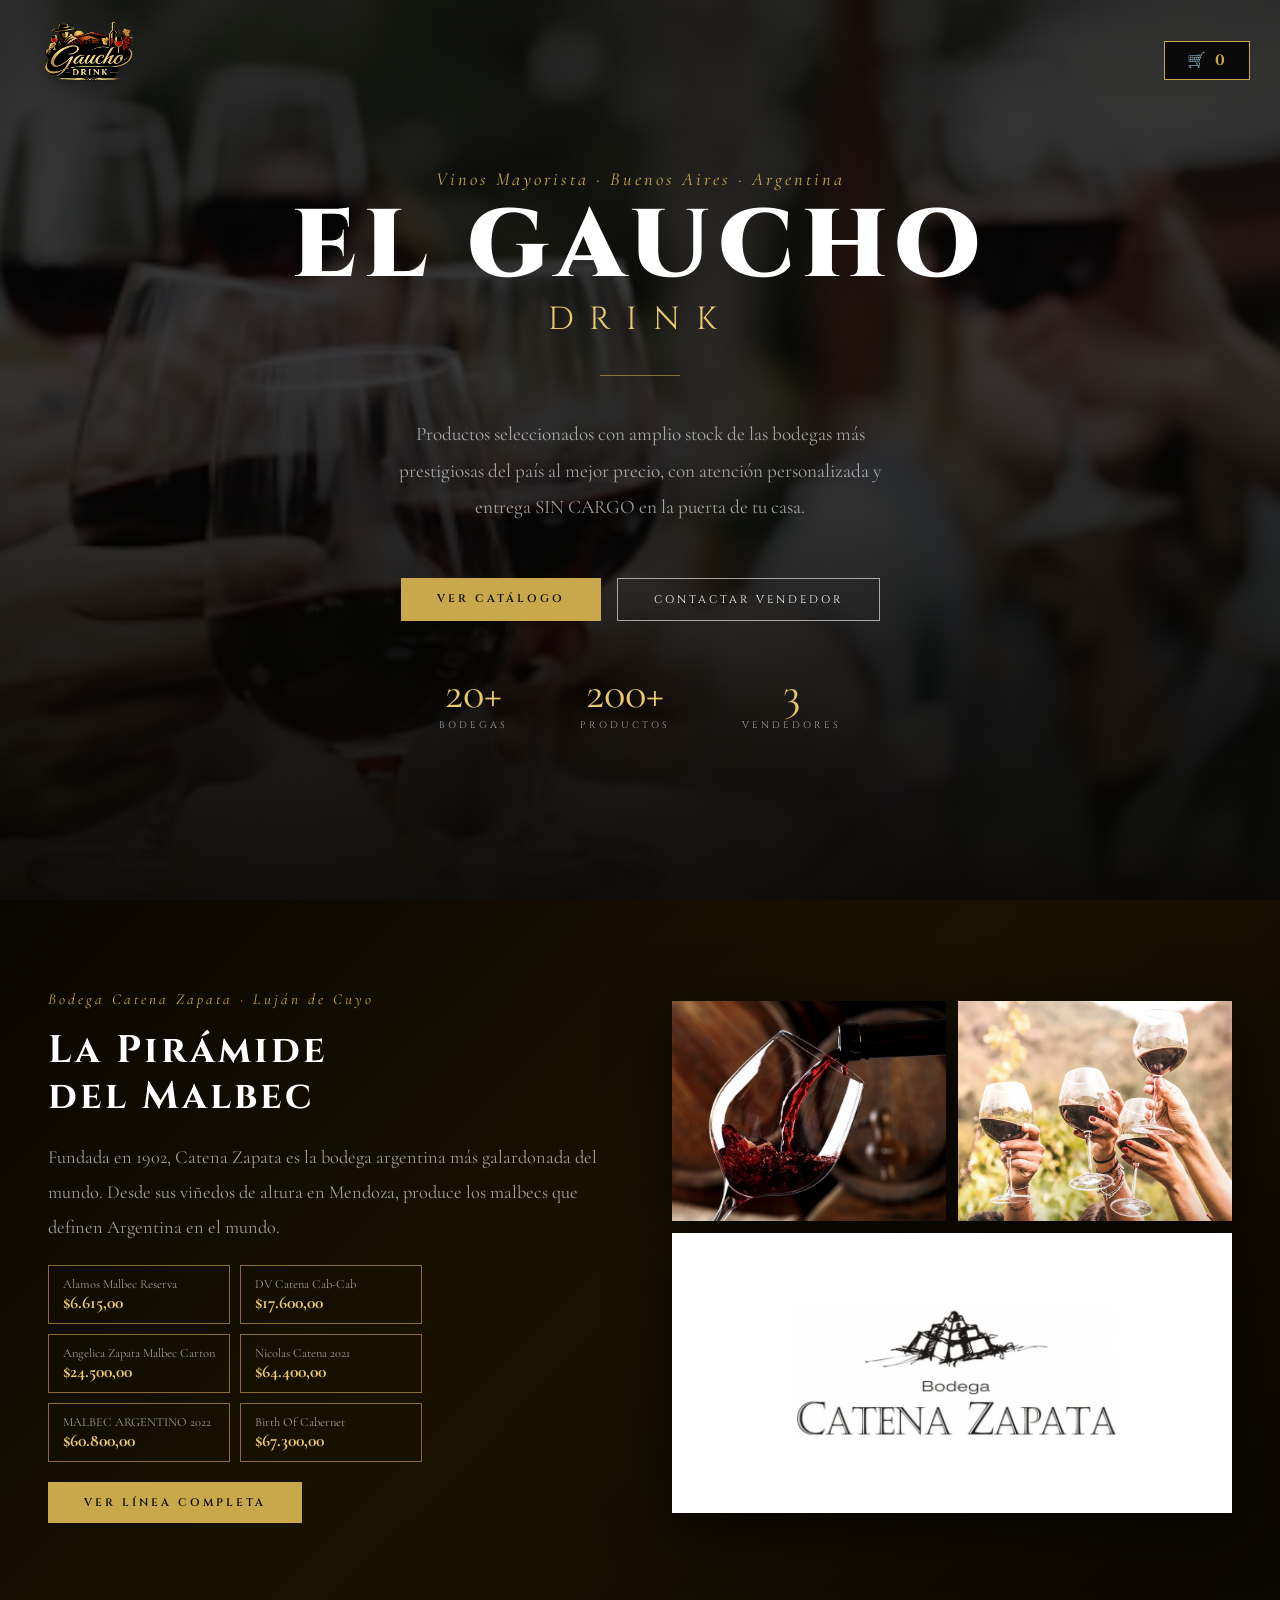
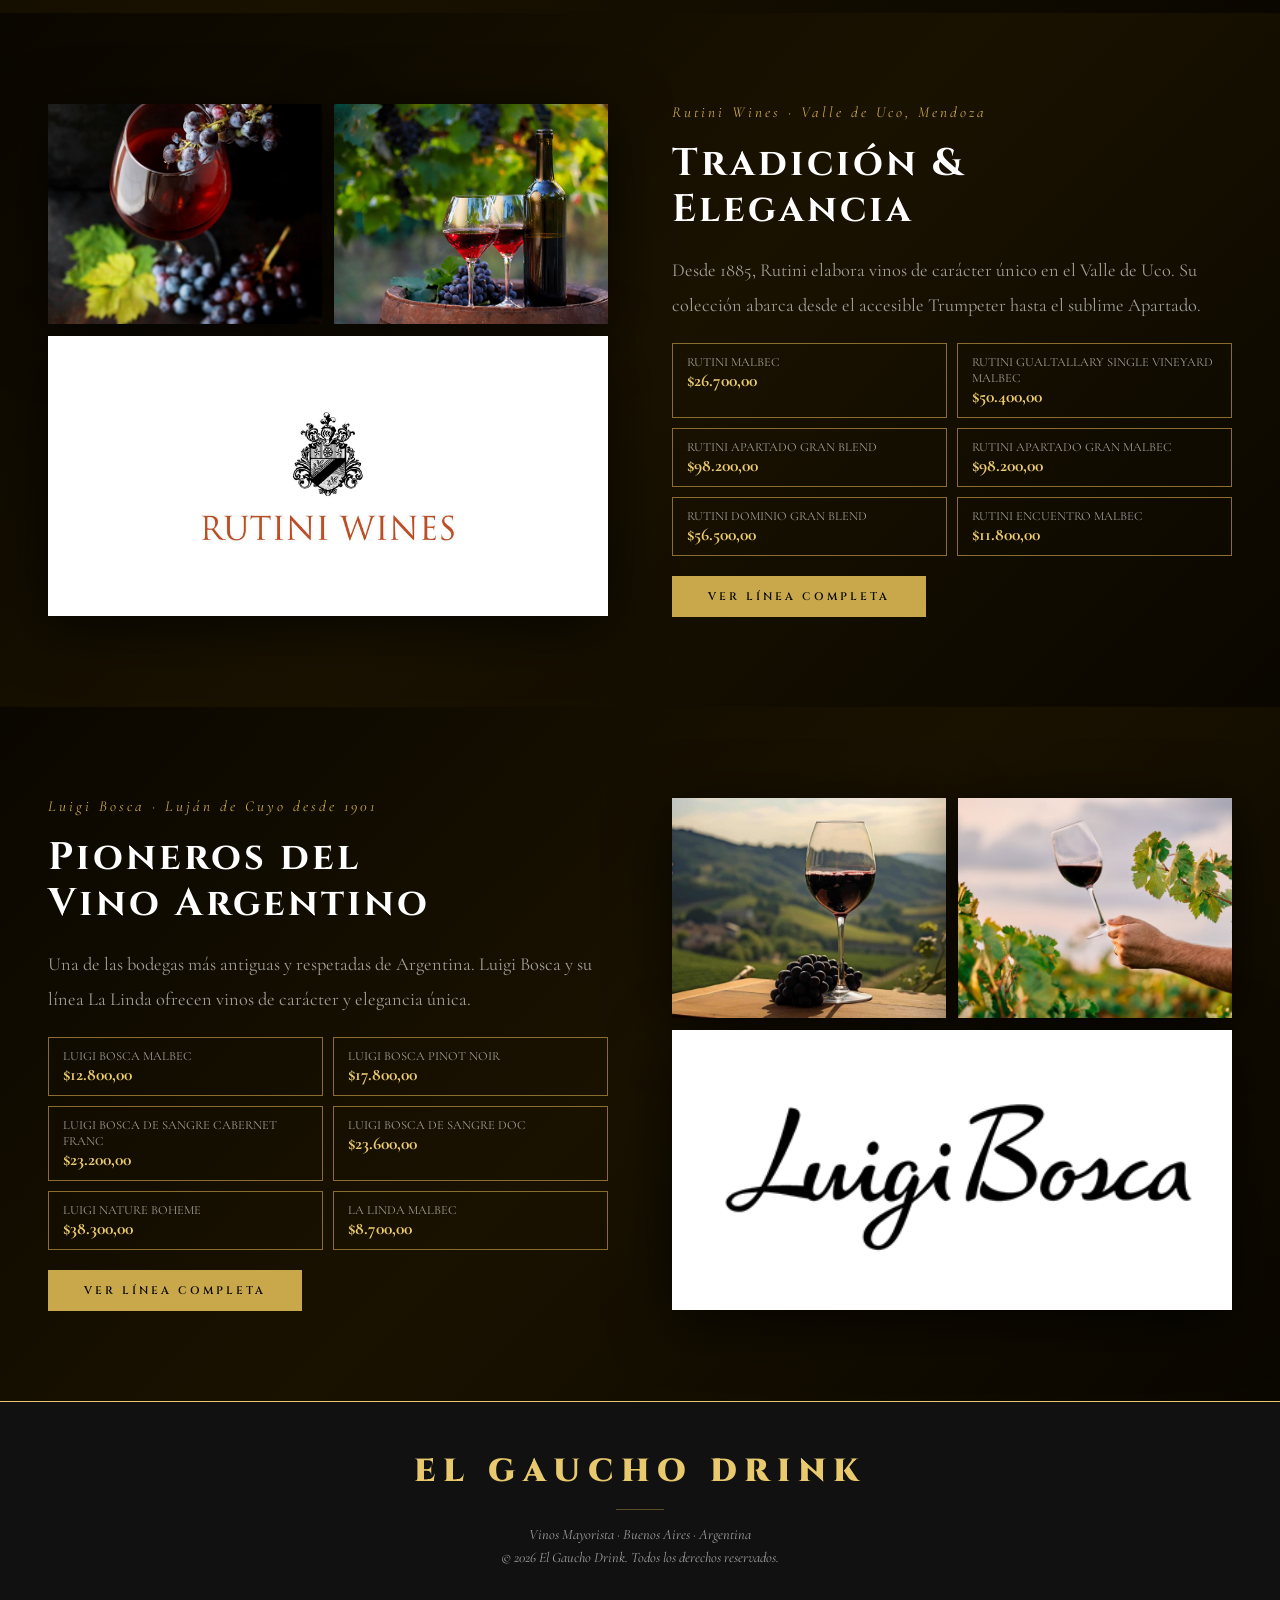
==== index.html @ a82f7681 "Se agrega el carrito a la web" ====
<!doctype html>
<html lang="es">
  <head>
    <meta charset="UTF-8" />
    <meta name="viewport" content="width=device-width, initial-scale=1.0" />
    <title>El Gaucho Drink - Vinos Mayorista</title>
    <link
      href="https://fonts.googleapis.com/css2?family=Cormorant+Garamond:ital,wght@0,400;1,400&family=Cinzel:wght@400;700;900&display=swap"
      rel="stylesheet"
    />
    <link
      rel="stylesheet"
      href="/estilos/styleNavegacion.css"
      type="text/css"
    />
    <link rel="stylesheet" href="/estilos/styleIndex.css" type="text/css" />
    <link rel="stylesheet" href="/estilos/styleFooter.css" type="text/css" />
  </head>
  <body>
    <header>
      <!-- NAV -->
      <nav class="nav-container">
        <a href="" onclick="mostrarSeccion('inicio')" class="nav-logo-link">
          <img
            src="/imagenes/logos/marca.png"
            alt="Logo El Gaucho Drink"
            class="nav-logo-img"
          />
        </a>

        <ul class="nav-links nav-main-links" id="main-nav-links">
          <li>
            <a href="/" onclick="mostrarSeccion('inicio')">Inicio</a>
          </li>
          <li>
            <a href="/webs/catalogo.html" onclick="mostrarSeccion('catalogo')"
              >Catálogo</a
            >
          </li>
          <li>
            <a href="/webs/nosotros.html" onclick="mostrarSeccion('nosotros')"
              >Quiénes Somos</a
            >
          </li>
          <li>
            <a href="/webs/contacto.html" onclick="mostrarSeccion('contacto')"
              >Contacto</a
            >
          </li>
        </ul>

        <button class="button-cart" onclick="toggleCarrito()">
          🛒 <span id="count-cart">0</span>
        </button>
      </nav>
    </header>

    <main>
      <!-- HERO -->
      <section class="hero">
        <div class="hero-bg"></div>
        <div class="hero-overlay"></div>
        <div class="hero-content">
          <div class="hero-text">
            <p class="hero-eyebrow">
              Vinos Mayorista · Buenos Aires · Argentina
            </p>
            <h1>EL GAUCHO<span class="sub">DRINK</span></h1>
            <div class="hero-rule"></div>
            <p class="hero-desc">
              Productos seleccionados con amplio stock de las bodegas más
              prestigiosas del país al mejor precio, con atención personalizada
              y entrega SIN CARGO en la puerta de tu casa.
            </p>
            <div class="hero-btns">
              <a
                href="/webs/catalogo.html"
                onclick="mostrarSeccion('catalogo')"
                class="btn-gold"
                >Ver Catálogo</a
              >
              <a
                href="/webs/contacto.html"
                onclick="mostrarSeccion('contacto')"
                class="btn-ghost"
                >Contactar Vendedor</a
              >
            </div>
          </div>
          <div class="hero-stats">
            <div class="stat">
              <div class="n">20+</div>
              <div class="l">Bodegas</div>
            </div>
            <div class="stat">
              <div class="n">200+</div>
              <div class="l">Productos</div>
            </div>
            <div class="stat">
              <div class="n">3</div>
              <div class="l">Vendedores</div>
            </div>
          </div>
        </div>
      </section>

      <!-- SHOWCASE -->
      <section id="showcases-container"></section>
    </main>

    <footer>
      <div class="f-logo">EL GAUCHO DRINK</div>
      <div class="f-rule"></div>
      <p>Vinos Mayorista · Buenos Aires · Argentina</p>
      <p>&copy; 2026 El Gaucho Drink. Todos los derechos reservados.</p>
    </footer>
  </body>
  <script src="/funcionalidades/productos.js"></script>
  <script src="/funcionalidades/showcase.js"></script>
  <script src="/funcionalidades/carrito.js"></script>
  <script src="/funcionalidades/app.js"></script>
</html>
---- estilos/styleNavegacion.css ----
/* =========================================
   ESTILO PREMIUM
   ========================================= */

:root {
    /* Paleta de Colores */
    --gold-main: #c9a84c;
    --gold-light: #e8c96d;
    --gold-dark: #8a6d2f;
    --bg-dark: #0a0a0a;
    --bg-card: #111111;
    --white: #ffffff;
    --text: #e0d5c0;
    --text-muted: #ffffff99;
    --transparent: transparent;
    --whatsapp-green: #25d366;
    --overlay-gradient: linear-gradient(to bottom, rgba(10, 8, 4, 0.3) 0%, rgba(10, 8, 4, 0.85) 100%);

    /* Tipografías */
    --font-primary: 'Lato', sans-serif;
    --font-accent: 'Cinzel', serif;
    --font-classic: 'Cormorant Garamond', serif;

    /* Espaciados y Bordes */
    --gap-stats: 60px;
    --transition-fast: 0.3s ease;

    /* Imagenes */
    --img-family: url("/imagenes/ilustraciones/familia.jpeg");
    --img-country: url("/imagenes/ilustraciones/campo.jpeg");
    --img-scene: url("/imagenes/ilustraciones/escena.jpeg");

    /* Fondos */
    --bg-hero: url("/imagenes/ilustraciones/familia.jpeg");
}

html {
    scroll-behavior: smooth; 
}

* { 
    margin: 0;
    padding: 0;
    box-sizing: border-box; 
}

body {
    font-family: var(--font-primary);
    background-color: var(--bg-dark);
    color: var(--text);
    display: flex;
    flex-direction: column;
    min-height: 100vh;
}

main{
    height: 100%;
}

/* =========================================
   NAVEGACIÓN
   ========================================= */
.nav-container {
    position: fixed;
    top: 0;
    width: 100%;
    z-index: 1000;
    background-color: var(--transparent);
    display: flex;
    justify-content: space-between;
    align-items: center; 
    padding: 0px 30px;
}

.nav-background {
    background-color: var(--bg-dark) !important;
}

.nav-logo-link { 
    display: flex; 
    align-items: center; 
    text-decoration: none; 
    height: 120px; 
}

.nav-logo-img {
    height: 100%; 
    width: auto;
    object-fit: contain;
    filter: drop-shadow(2px 4px 6px #0000004d); 
    transition: transform 0.3s ease;
}

.nav-logo-img:hover {
    transform: scale(1.05);
}

.nav-links {
    display: flex;
    gap: 32px;
    list-style: none;
}

.nav-links a{
    color:var(--text-muted);
    text-decoration: none;
    font-family: var(--font-accent);
    font-size: 11px;
    letter-spacing: 2.5px;
    text-transform: uppercase;
    transition: .3s;
}

.nav-links a:hover{
    color: var(--gold-light);
}

.nav-links a.active-link {
    color: var(--gold-main);
    font-weight: bold;
}

.button-cart{
    background: var(--bg-dark);
    border: 1px solid var(--gold-main);
    color: var(--gold-main);
    padding: 8px 22px;
    font-family: var(--font-accent);
    font-size: 15px;
    font-weight: bold;
    letter-spacing: 2.5px;
    text-transform: uppercase;
    text-decoration: none;
    transition: .3s;
}

.button-cart:hover{
    background: var(--gold-main);
    color: var(--bg-dark);
}

/* =========================================
   CARRITO
   ========================================= */

.cart-modal {
    position: fixed;
    top: 0;
    right: -100%;
    width: 350px;
    height: 100vh;
    background: var(--bg-card);
    z-index: 9999;
    transition: 0.4s ease;
    box-shadow: -10px 0 20px var(--bg-dark);
    padding: 20px;
}

.cart-modal.active {
    right: 0;
}

.cart-content {
    display: flex;
    flex-direction: column;
    height: 100%;
}

.cart-header {
    display: flex;
    justify-content: space-between;
    align-items: center;
    border-bottom: 1px solid var(--gold-main);
    padding-bottom: 15px;
    color: var(--white);
    font-family: var(--font-accent), serif;
}

.close-cart {
    background: none;
    border: none;
    color: var(--gold-main);
    font-size: 1.5rem;
    cursor: pointer;
}

#cart-items-container {
    flex-grow: 1;
    overflow-y: auto;
    padding: 20px 0;
}

.cart-item {
    display: flex;
    justify-content: space-between;
    align-items: center;
    margin-bottom: 20px;
    padding-bottom: 10px;
    border-bottom: 1px solid #333;
}

.item-name { color: var(--white); font-size: 0.9rem; margin: 0; }
.item-brand { color: var(--gold-main); font-size: 0.75rem; font-style: italic; }
.item-price { color: var(--white); font-weight: bold; font-size: 0.85rem; }

.item-controls button {
    background: var(--gold-main);
    border: none;
    width: 25px;
    height: 25px;
    cursor: pointer;
    font-weight: bold;
}

.item-controls span {
    color: var(--white);
    margin: 0 10px;
}

.btn-remove {
    background: none !important;
    margin-left: 5px;
}

.cart-footer {
    border-top: 1px solid var(--gold-main);
    padding-top: 20px;
}

.cart-total {
    color: var(--white);
    font-size: 1.2rem;
    margin-bottom: 15px;
    display: flex;
    justify-content: space-between;
}

.btn-whatsapp {
    background: var(--gold-light);
    color: var(--white);
    border: none;
    padding: 12px;
    width: 100%;
    font-weight: bold;
    cursor: pointer;
    border-radius: 5px;
    text-transform: uppercase;
}

/* =========================================
   RESPONSIVE
   ========================================= */

/* Ocultar por defecto en el inicio */
.nav-main-links.hidden {
    display: none;
}

/* Responsive: De Tablet para abajo (aprox 768px) */
@media (max-width: 768px) {
    .nav-main-links {
        position: fixed;
        bottom: 0;
        left: 0;
        width: 100%;
        background-color: var(--bg-card); /* Fondo oscuro para que se vea */
        padding: 15px 0;
        margin: 0;
        justify-content: center; /* Centra los links */
        border-top: 1px solid var(--gold-dark);
        gap: 15px; /* Menos espacio en móvil */
    }

    .nav-links a {
        font-size: 10px; /* Un poco más pequeño para que quepa todo */
        letter-spacing: 1px;
    }
    
    /* Evitar que el contenido del pie de página choque con el menú */
    body {
        padding-bottom: 60px; 
    }
}
---- estilos/styleIndex.css ----
/* =========================================
   HERO
   ========================================= */

.hero{
    min-height: 100vh;
    display: flex;
    flex-direction: column;
    align-items: center;
    justify-content: center;
    text-align: center;
    position: relative;
    overflow: hidden;
}

.hero-bg{
    position: absolute;
    inset: 0;
    background: var(--bg-hero) center/cover no-repeat;
    filter: brightness(0.25) saturate(0.7);
}

.hero-overlay{
    position: absolute;
    inset: 0;
    background: linear-gradient(to bottom, #0a08044d 0%, #0a080400 40%, #0a0804d9 100%);
}

.hero-content{
    display: flex;
    flex-direction: column;
    gap: 50px;
}

.hero-text {
    z-index: 2;
    display: flex;
    flex-direction: column;
    align-items: center;
    gap: 12px;
}

.hero-eyebrow{
    font-family: var(--font-classic), serif;
    font-style: italic;
    font-size: 1.15rem;
    color: var(--gold-main);
    letter-spacing: 3px;
}

.hero h1{
    font-family: var(--font-accent), serif;
    font-size: clamp(3.7rem, 7.5vw, 8.5rem);
    font-weight: 900;
    color: var(--white);
    line-height: .95;
    letter-spacing: 8px;
}

.hero h1 .sub{
    display: block;
    font-size: clamp(1.2rem, 2.5vw, 2rem);
    font-weight: 400;
    letter-spacing: 16px;
    color: var(--gold-light);
    margin-top: 12px;
}

.hero-rule{
    width: 80px;
    height: 1px;
    background: var(--gold-main);
    margin: 28px auto;
    opacity: 0.6;
}

.hero-desc{
    font-family: var(--font-classic), serif;
    font-size: 1.2rem;
    color: var(--text-muted);
    line-height: 1.9;
    max-width: 540px;
    margin: 0 auto 40px;
    padding: 0 20px;
}

.hero-btns{
    display: flex;
    gap: 16px;
    justify-content: center;
    flex-wrap: wrap;
}

.btn-gold{
    background: var(--gold-main);
    color: var(--bg-dark);
    padding: 13px 36px;
    font-family: var(--font-accent), serif;
    font-weight: 600;
    font-size: 11px;
    letter-spacing: 3px;
    text-transform: uppercase;
    text-decoration: none;
    transition: .3s;
    border: none;
    cursor: pointer;
}

.btn-gold:hover{
    background:var(--gold-light);
    transform:translateY(-2px);
}

.btn-ghost{
    background: transparent;color: var(--white);
    padding: 13px 36px;
    font-family: var(--font-accent), serif;
    font-size: 11px;
    letter-spacing: 3px;
    text-transform: uppercase;
    text-decoration: none;
    border: 1px solid var(--text-muted);
    transition: .3s;
}

.btn-ghost:hover{
    border-color: var(--gold-main);
    color: var(--gold-main);
}

.hero-stats{
    display: flex;
    justify-content: center;
    gap: 72px;
    z-index: 2;
}

.stat .n{
    font-family: var(--font-classic), serif;
    font-size: 2.8rem;
    color: var(--gold-light);
    line-height: 1;
}

.stat .l{
    font-family: var(--font-accent), serif;
    font-size: .6rem;
    letter-spacing: 3px;
    color: var(--text-muted);
    text-transform: uppercase;
    margin-top: 4px;
}

/* =========================================
   BODEGA SHOWCASES
   ========================================= */

.showcase{
    padding:0;
}

.catena-showcase, .rutini-showcase, .luigi-showcase{
    background: linear-gradient(135deg,#0a0700 0%,#1a1200 50%,#0a0700 100%);
    padding:90px 48px;
    position: relative;
    overflow: hidden;
}

.showcase-inner{
    max-width: 1200px;
    margin: 0 auto;
    display: grid;
    grid-template-columns: 1fr 1fr;
    gap: 64px;
    align-items: center;
}

.showcase-inner.rev{
    direction: rtl;
}

.showcase-inner.rev > *{
    direction: ltr;
}

.sw-content{
    display: flex;
    flex-direction: column;
    align-items: flex-start;
    gap: 20px;
}

.sw-brand-tag{
    font-family: var(--font-classic), serif;
    font-style: italic;
    font-size: .95rem;
    color: var(--gold-main);
    letter-spacing: 3px;
}

.sw-title{
    font-family: var(--font-accent), serif;
    font-size: clamp(1.8rem,3vw,2.6rem);
    color: var(--white);
    font-weight: 700;
    letter-spacing: 3px;
    line-height: 1.2;
}

.sw-desc{
    font-family: var(--font-classic), serif;
    font-size: 1.15rem;
    color: var(--text-muted);
    line-height: 1.9;
}

.sw-products{
    display:grid;
    grid-template-columns:1fr 1fr;
    gap:10px;
}

.sw-item{
    background: var(--transparent);
    border: 1px solid var(--gold-dark);
    padding:10px 14px;
}

.sw-item-name{
    font-size:.78rem;
    color:var(--text-muted);
    font-family: var(--font-classic),serif;
}

.sw-item-price{
    font-family: var(--font-classic),serif;
    font-size:1.1rem;
    color:var(--gold-light);
    font-weight:700;
}

.sw-imgs{
    display: grid;
    grid-template-columns: 1fr 1fr;
    gap: 12px;
}

.sw-imgs img{
    width: 100%;
    height: 220px;
    object-fit: cover;
    filter: drop-shadow(0 12px 30px #000000b3);
    transition: .3s;
}

.sw-imgs img:hover{
    transform: scale(1.03);
}

.sw-imgs .big{
    grid-column:span 2;
    height: 280px;
}

/* =========================================
   RESPONSIVE
   ========================================= */

@media(max-width:900px){
    .brands-section,.catena-showcase,.rutini-showcase,.luigi-showcase,.featured-section,.contact-section{
        padding:64px 20px;
    }

    .showcase-inner{
        grid-template-columns: 1fr;
        gap:36px;
    }

    .showcase-inner.rev{
        direction:ltr;
    }

    .hero-stats{
        gap:28px;
    }

    .hero-stats .n{
        font-size: 2rem;
    }
}

@media (max-width: 479px) {
    .hero-content{
        margin-top: 30%;
    }

    .hero-stats {
        gap: 45px;
    }
}
---- estilos/styleFooter.css ----
footer{
    background: var(--bg-card);
    border-top:1px solid var(--gold-light);
    padding: 48px;
    text-align: center;
}

.f-logo{
    font-family: var(--font-accent), serif;
    font-size: 2rem;
    font-weight: 900;
    color: var(--gold-light);
    letter-spacing: 8px;
}

.f-rule{
    width: 48px;
    height: 1px;
    background: var(--gold-main);
    margin: 16px auto;
    opacity: .4;
}

footer p{
    font-family: var(--font-classic), serif;
    font-style: italic;
    color: var(--text-muted);
    font-size: .9rem;
    margin-top: 6px;
}
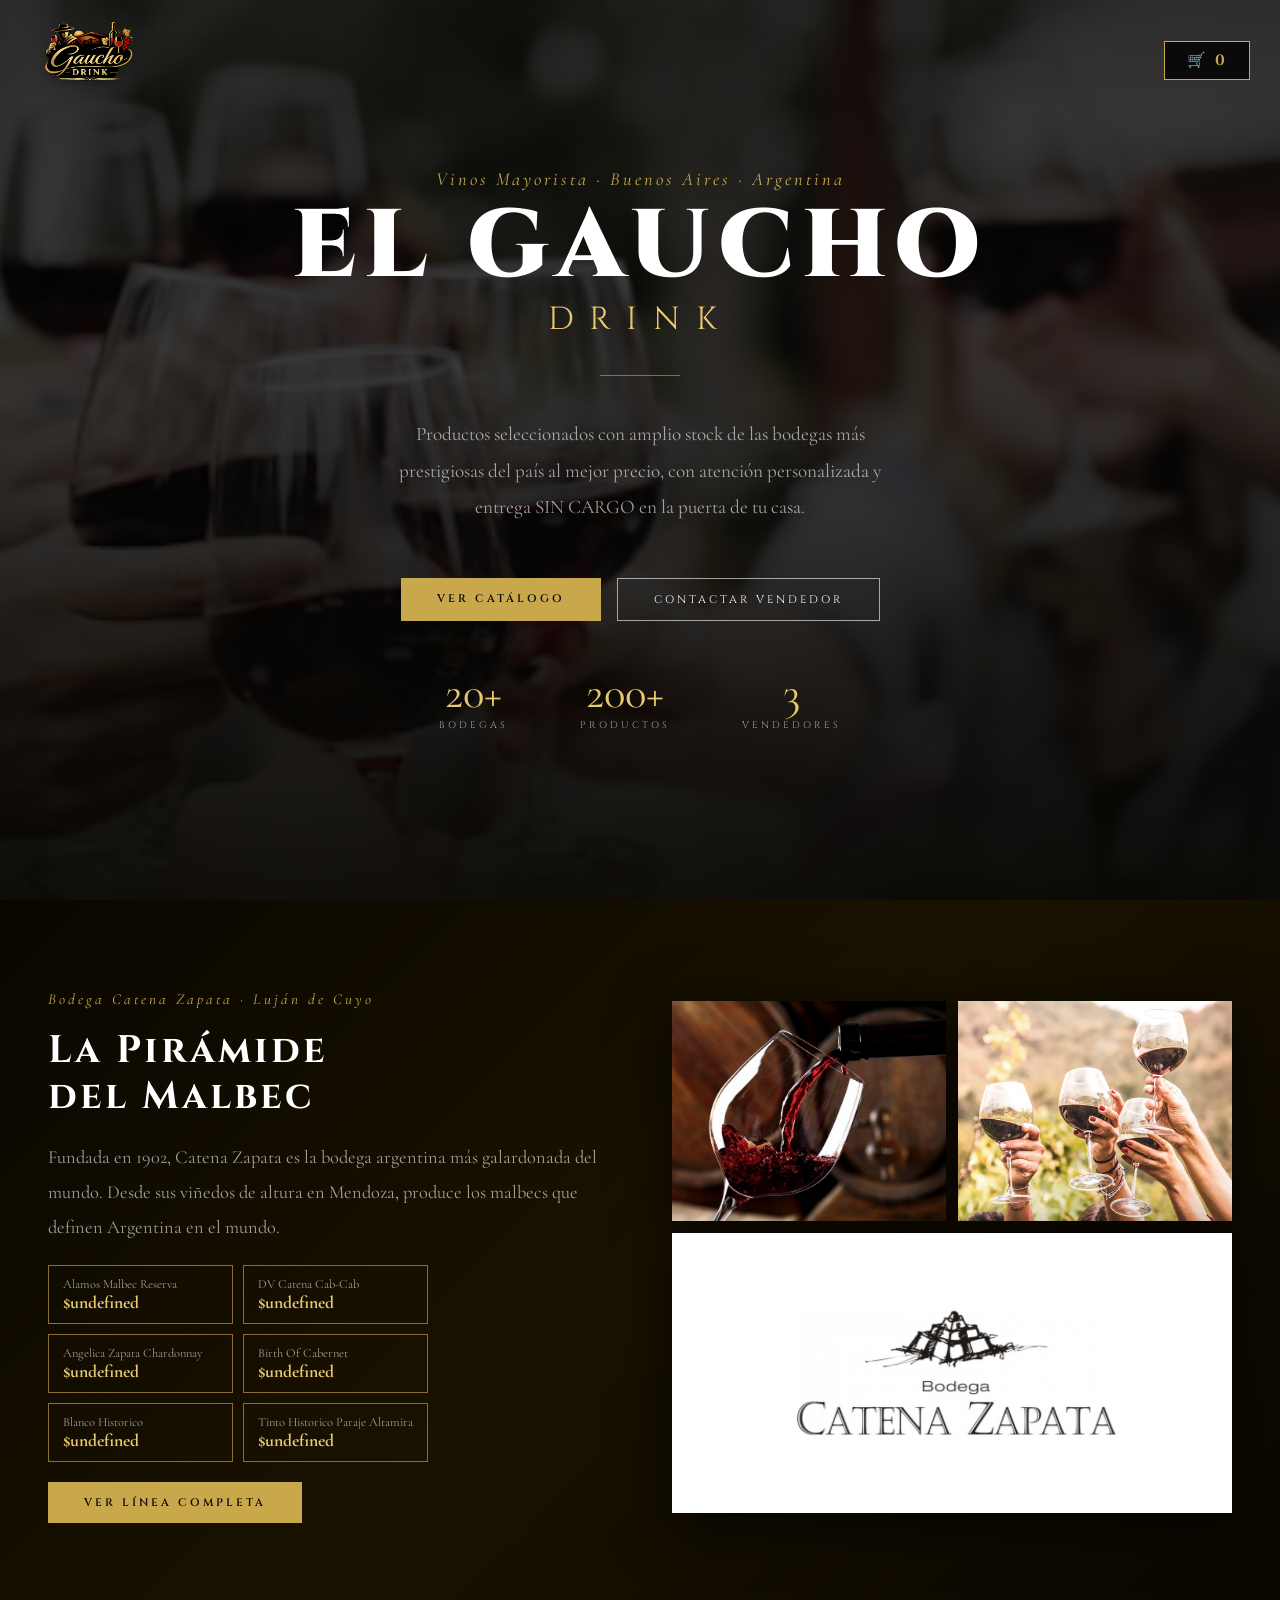
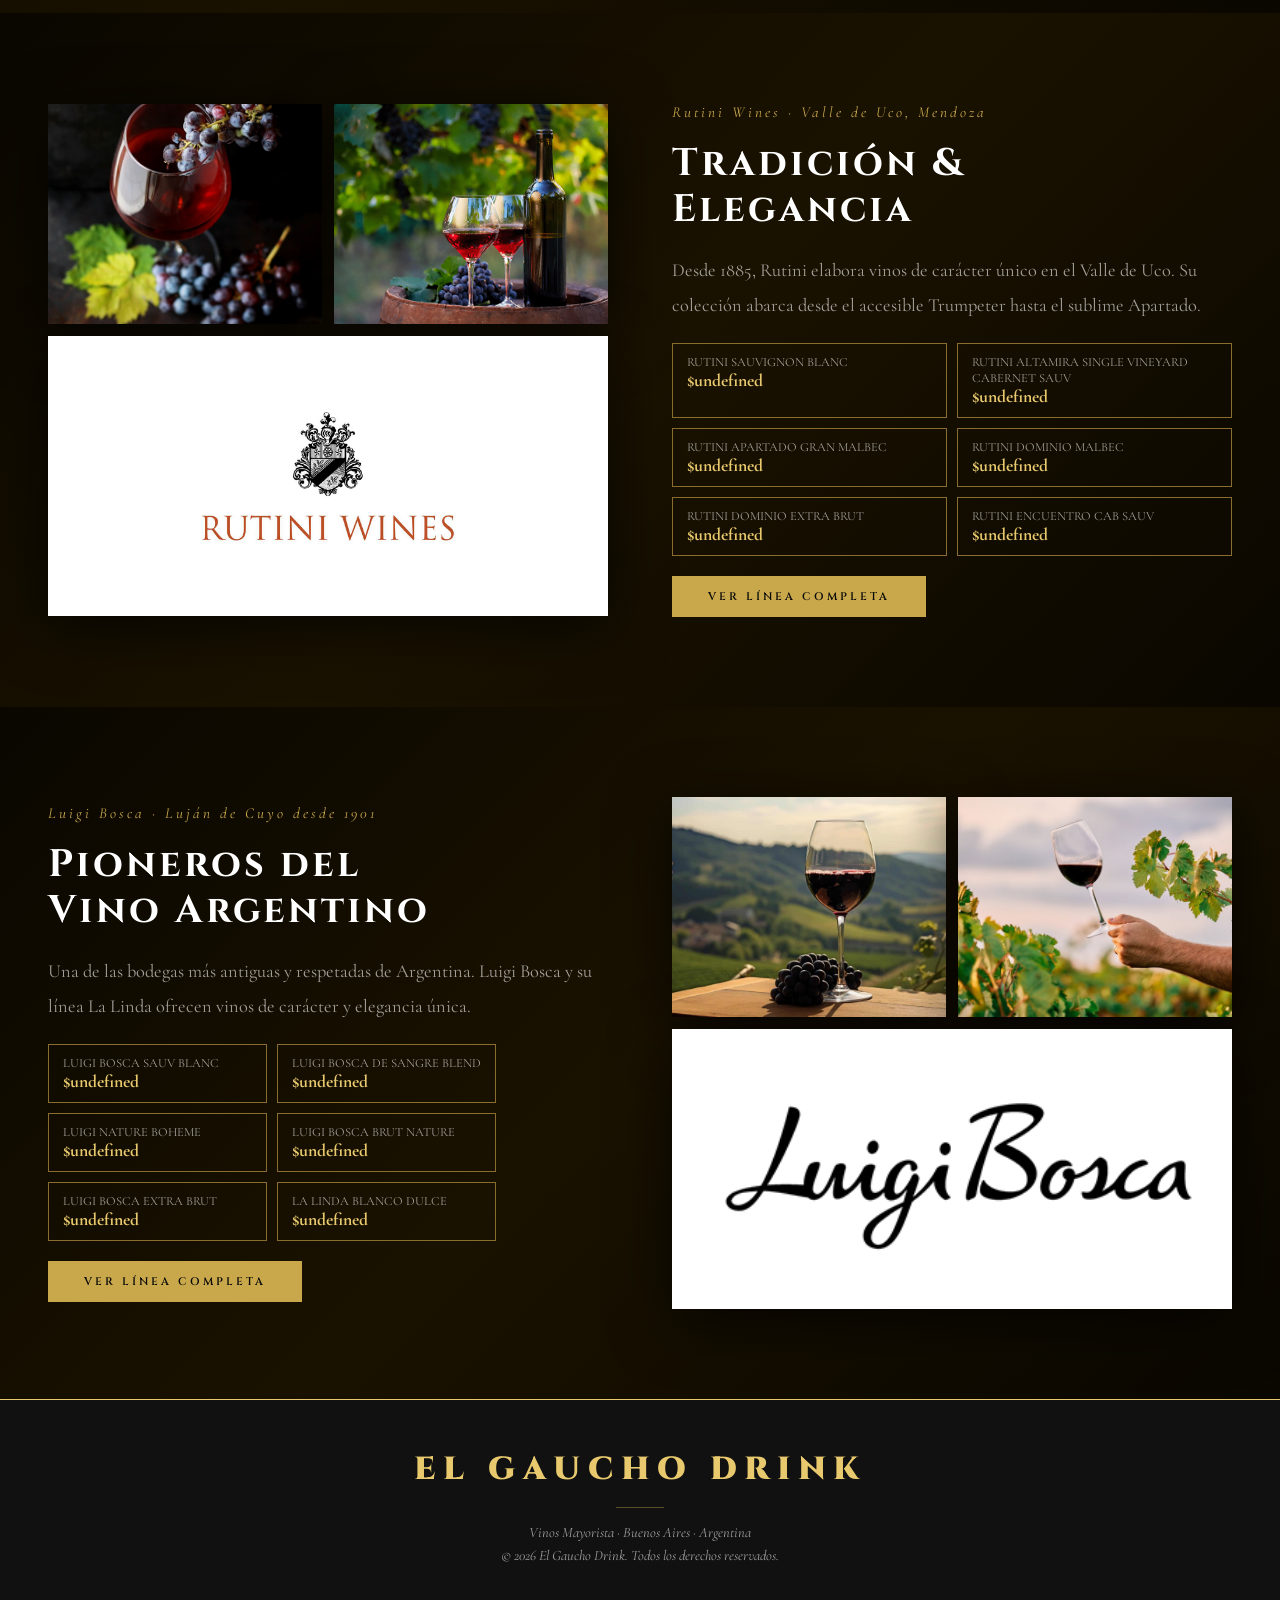
==== commit 84203bf6: "Se quita el precio de los productos y se acomodan los archivos para mas prolijidad Co-authored-by: C" ====
--- a/index.html
+++ b/index.html
@@ -10,19 +10,19 @@
     />
     <link
       rel="stylesheet"
-      href="/estilos/styleNavegacion.css"
+      href="./estilos/styleNavegacion.css"
       type="text/css"
     />
-    <link rel="stylesheet" href="/estilos/styleIndex.css" type="text/css" />
-    <link rel="stylesheet" href="/estilos/styleFooter.css" type="text/css" />
+    <link rel="stylesheet" href="./estilos/styleIndex.css" type="text/css" />
+    <link rel="stylesheet" href="./estilos/styleFooter.css" type="text/css" />
   </head>
   <body>
     <header>
       <!-- NAV -->
       <nav class="nav-container">
-        <a href="" onclick="mostrarSeccion('inicio')" class="nav-logo-link">
+        <a href="./" onclick="mostrarSeccion('inicio')" class="nav-logo-link">
           <img
-            src="/imagenes/logos/marca.png"
+            src="./imagenes/logos/marca.png"
             alt="Logo El Gaucho Drink"
             class="nav-logo-img"
           />
@@ -30,20 +30,20 @@
 
         <ul class="nav-links nav-main-links" id="main-nav-links">
           <li>
-            <a href="/" onclick="mostrarSeccion('inicio')">Inicio</a>
+            <a href="./" onclick="mostrarSeccion('inicio')">Inicio</a>
           </li>
           <li>
-            <a href="/webs/catalogo.html" onclick="mostrarSeccion('catalogo')"
+            <a href="./webs/catalogo.html" onclick="mostrarSeccion('catalogo')"
               >Catálogo</a
             >
           </li>
           <li>
-            <a href="/webs/nosotros.html" onclick="mostrarSeccion('nosotros')"
+            <a href="./webs/nosotros.html" onclick="mostrarSeccion('nosotros')"
               >Quiénes Somos</a
             >
           </li>
           <li>
-            <a href="/webs/contacto.html" onclick="mostrarSeccion('contacto')"
+            <a href="./webs/contacto.html" onclick="mostrarSeccion('contacto')"
               >Contacto</a
             >
           </li>
@@ -58,7 +58,13 @@
     <main>
       <!-- HERO -->
       <section class="hero">
-        <div class="hero-bg"></div>
+        <div
+          class="hero-bg"
+          style="
+            background: url(&quot;./imagenes/ilustraciones/familia.jpeg&quot;)
+              center/cover no-repeat;
+          "
+        ></div>
         <div class="hero-overlay"></div>
         <div class="hero-content">
           <div class="hero-text">
@@ -74,13 +80,13 @@
             </p>
             <div class="hero-btns">
               <a
-                href="/webs/catalogo.html"
+                href="catalogo.html"
                 onclick="mostrarSeccion('catalogo')"
                 class="btn-gold"
                 >Ver Catálogo</a
               >
               <a
-                href="/webs/contacto.html"
+                href="contacto.html"
                 onclick="mostrarSeccion('contacto')"
                 class="btn-ghost"
                 >Contactar Vendedor</a
@@ -114,9 +120,9 @@
       <p>Vinos Mayorista · Buenos Aires · Argentina</p>
       <p>&copy; 2026 El Gaucho Drink. Todos los derechos reservados.</p>
     </footer>
+    <script src="./scripts/productos.js"></script>
+    <script src="./scripts/showcase.js"></script>
+    <script src="./scripts/carrito.js"></script>
+    <script src="./scripts/app.js"></script>
   </body>
-  <script src="/funcionalidades/productos.js"></script>
-  <script src="/funcionalidades/showcase.js"></script>
-  <script src="/funcionalidades/carrito.js"></script>
-  <script src="/funcionalidades/app.js"></script>
 </html>
--- a/estilos/styleNavegacion.css
+++ b/estilos/styleNavegacion.css
@@ -13,7 +13,6 @@
     --text: #e0d5c0;
     --text-muted: #ffffff99;
     --transparent: transparent;
-    --whatsapp-green: #25d366;
     --overlay-gradient: linear-gradient(to bottom, rgba(10, 8, 4, 0.3) 0%, rgba(10, 8, 4, 0.85) 100%);
 
     /* Tipografías */
@@ -26,12 +25,12 @@
     --transition-fast: 0.3s ease;
 
     /* Imagenes */
-    --img-family: url("/imagenes/ilustraciones/familia.jpeg");
-    --img-country: url("/imagenes/ilustraciones/campo.jpeg");
-    --img-scene: url("/imagenes/ilustraciones/escena.jpeg");
+    --img-family: url("./imagenes/ilustraciones/familia.jpeg");
+    --img-country: url("./imagenes/ilustraciones/campo.jpeg");
+    --img-scene: url("./imagenes/ilustraciones/escena.jpeg");
 
     /* Fondos */
-    --bg-hero: url("/imagenes/ilustraciones/familia.jpeg");
+    --bg-hero: url("./imagenes/ilustraciones/familia.jpeg");
 }
 
 html {
@@ -199,9 +198,28 @@
     border-bottom: 1px solid #333;
 }
 
+.item-info{
+    display: flex;
+    flex-direction: column;
+    gap: 10px;
+}
+
 .item-name { color: var(--white); font-size: 0.9rem; margin: 0; }
 .item-brand { color: var(--gold-main); font-size: 0.75rem; font-style: italic; }
 .item-price { color: var(--white); font-weight: bold; font-size: 0.85rem; }
+
+.item-controls{
+    display: flex;
+    flex-direction: row;
+    align-items: end;
+    gap: 10px;
+}
+
+.item-controls #quantity-controls{
+    display: flex;
+    flex-direction: column;
+    gap: 5px;
+}
 
 .item-controls button {
     background: var(--gold-main);
@@ -230,21 +248,19 @@
 .cart-total {
     color: var(--white);
     font-size: 1.2rem;
-    margin-bottom: 15px;
+    margin-bottom: 20px;
     display: flex;
     justify-content: space-between;
 }
 
 .btn-whatsapp {
-    background: var(--gold-light);
-    color: var(--white);
+    width: 100%;
+    background-color: var(--gold-light);
+    color: var(--bg-dark);
     border: none;
-    padding: 12px;
-    width: 100%;
-    font-weight: bold;
-    cursor: pointer;
-    border-radius: 5px;
-    text-transform: uppercase;
+    font-family: var(--font-accent), serif;
+    font-size: 14px;
+    padding: 10px;
 }
 
 /* =========================================
--- a/estilos/styleIndex.css
+++ b/estilos/styleIndex.css
@@ -16,7 +16,7 @@
 .hero-bg{
     position: absolute;
     inset: 0;
-    background: var(--bg-hero) center/cover no-repeat;
+    /* background: var(--bg-hero) center/cover no-repeat; */
     filter: brightness(0.25) saturate(0.7);
 }
 
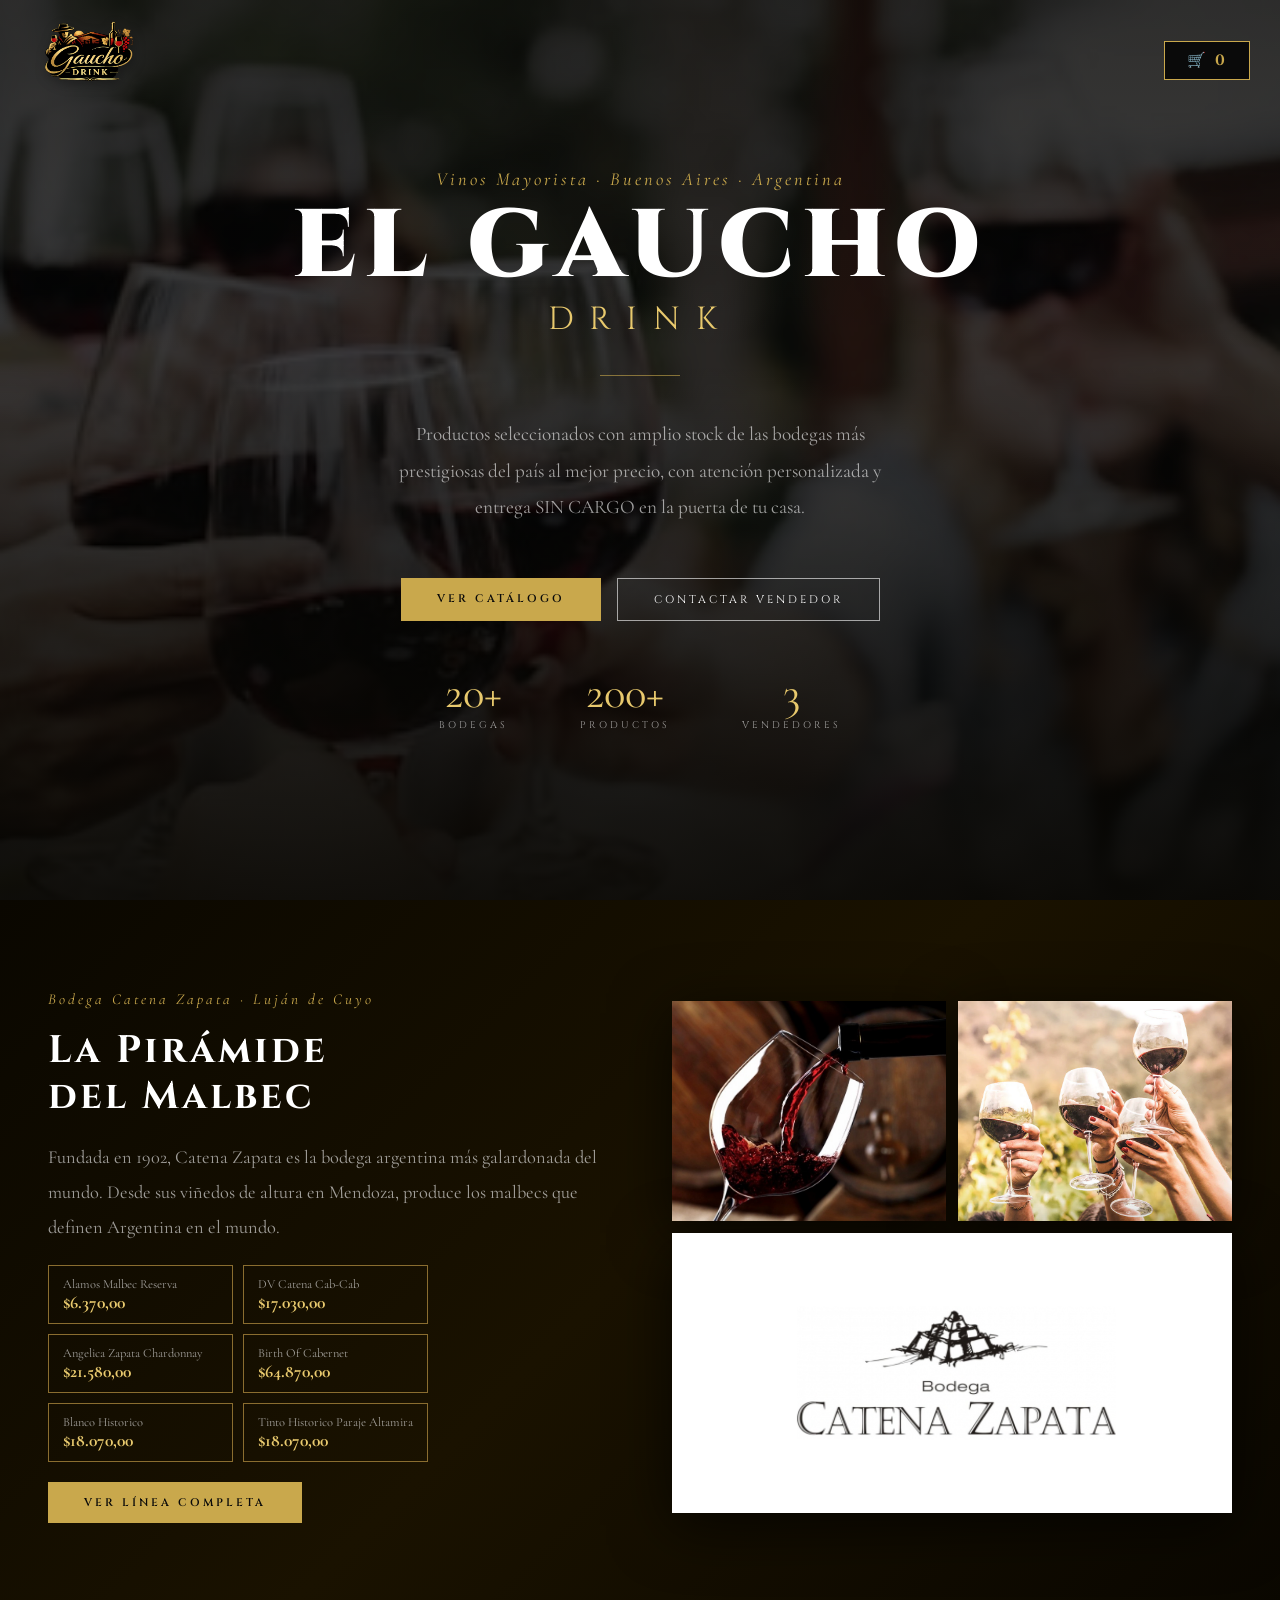
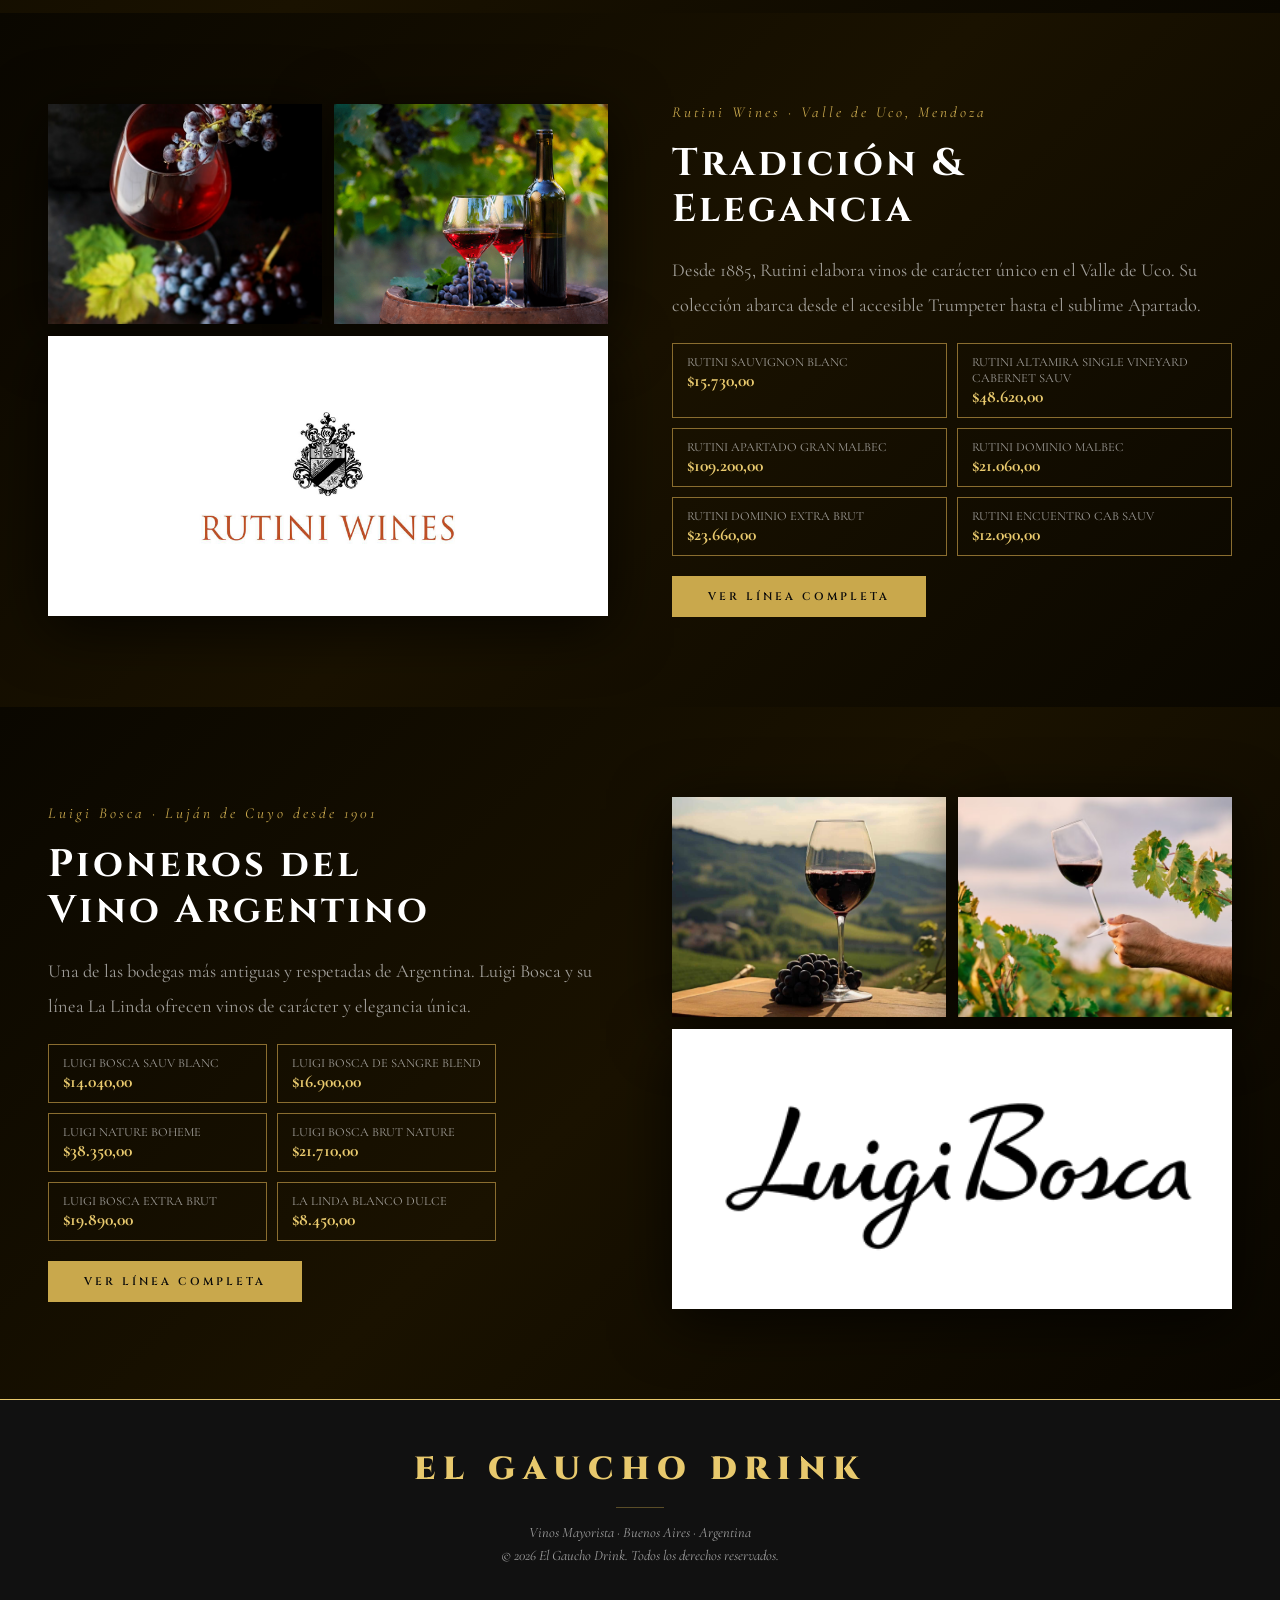
==== commit a732304d: "Se vuelven a agregar los precios y se prueba otra forma para visualizar las webs Co-authored-by: Cop" ====
--- a/index.html
+++ b/index.html
@@ -33,17 +33,17 @@
             <a href="./" onclick="mostrarSeccion('inicio')">Inicio</a>
           </li>
           <li>
-            <a href="./webs/catalogo.html" onclick="mostrarSeccion('catalogo')"
+            <a href="webs/catalogo.html" onclick="mostrarSeccion('catalogo')"
               >Catálogo</a
             >
           </li>
           <li>
-            <a href="./webs/nosotros.html" onclick="mostrarSeccion('nosotros')"
+            <a href="webs/nosotros.html" onclick="mostrarSeccion('nosotros')"
               >Quiénes Somos</a
             >
           </li>
           <li>
-            <a href="./webs/contacto.html" onclick="mostrarSeccion('contacto')"
+            <a href="webs/contacto.html" onclick="mostrarSeccion('contacto')"
               >Contacto</a
             >
           </li>
@@ -120,9 +120,9 @@
       <p>Vinos Mayorista · Buenos Aires · Argentina</p>
       <p>&copy; 2026 El Gaucho Drink. Todos los derechos reservados.</p>
     </footer>
-    <script src="./scripts/productos.js"></script>
-    <script src="./scripts/showcase.js"></script>
-    <script src="./scripts/carrito.js"></script>
-    <script src="./scripts/app.js"></script>
+    <script src="scripts/productos.js"></script>
+    <script src="scripts/showcase.js"></script>
+    <script src="scripts/carrito.js"></script>
+    <script src="scripts/app.js"></script>
   </body>
 </html>
